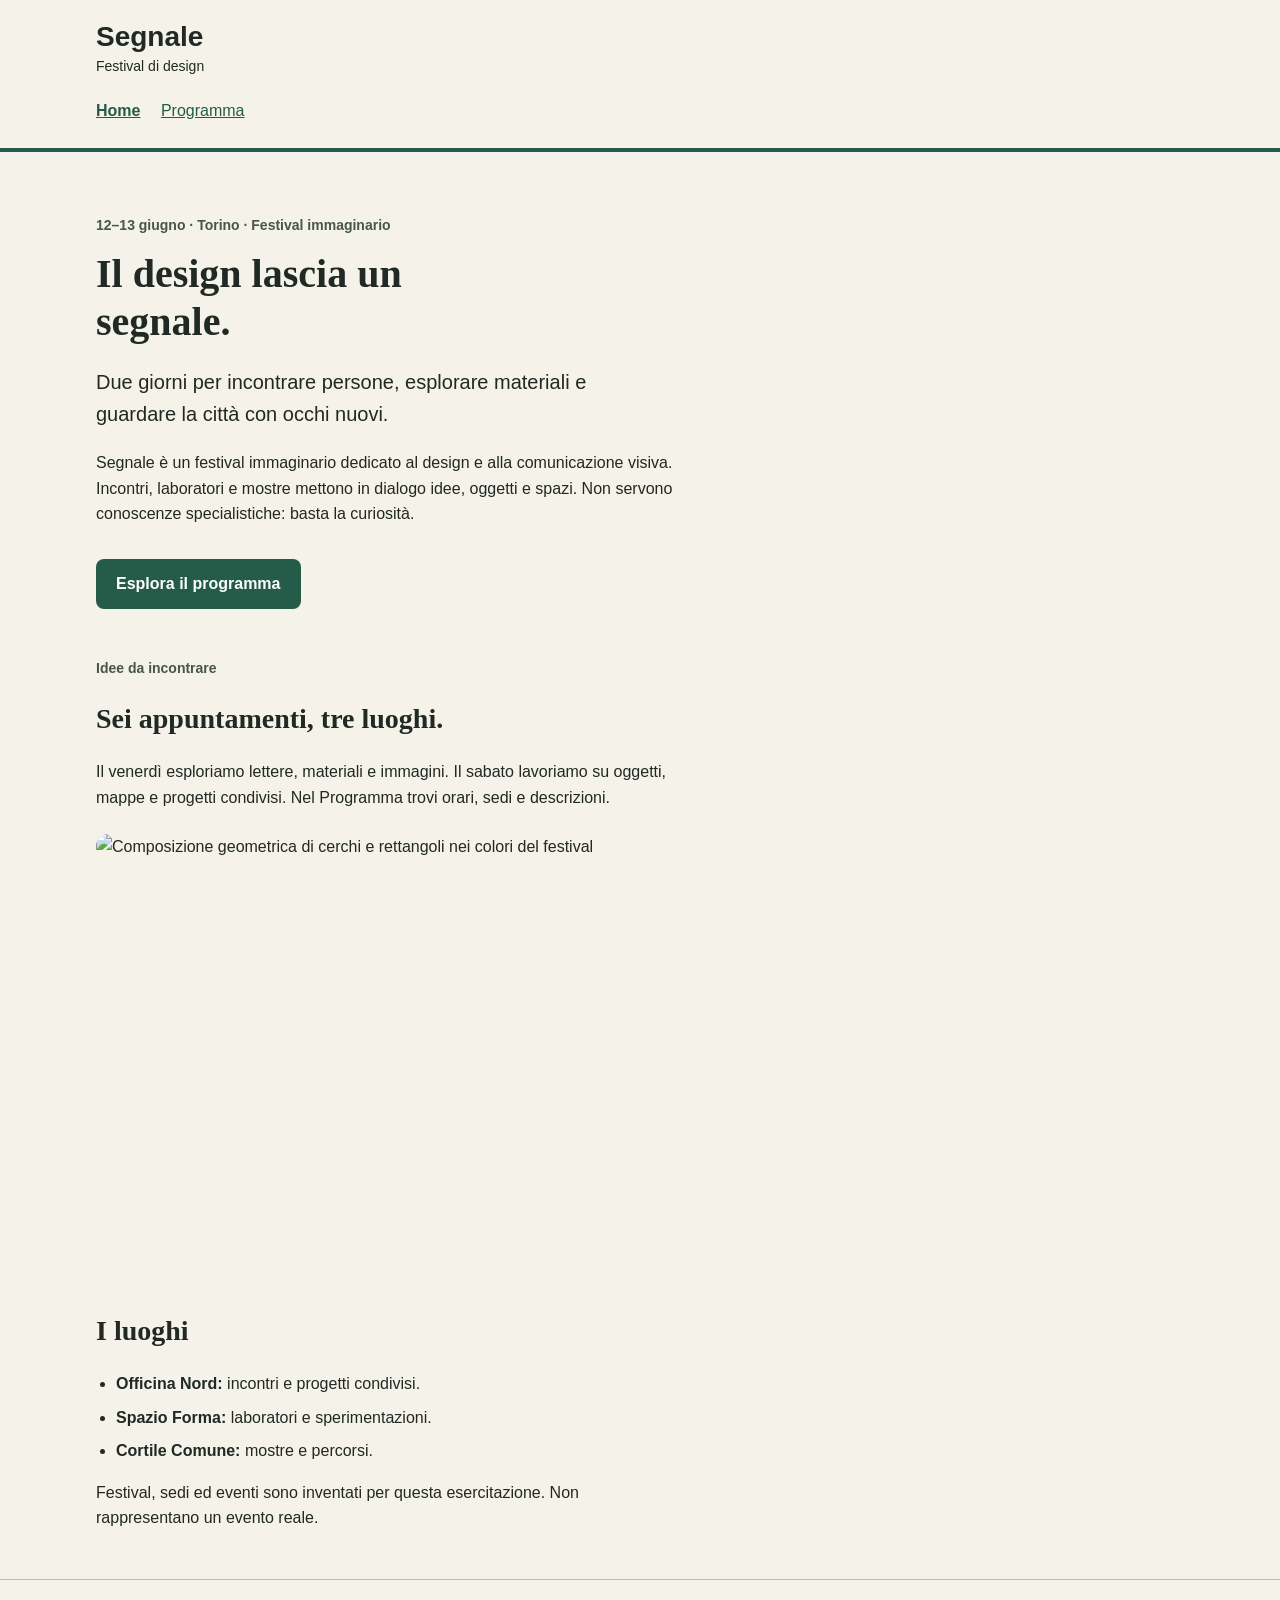
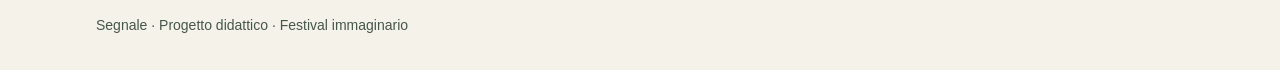
==== index.html @ ca5b740c "Add files via upload" ====
<!doctype html>
<html lang="it">
<head>
  <meta charset="utf-8">
  <meta name="viewport" content="width=device-width, initial-scale=1">
  <title>Segnale — Festival di design</title>
  <link rel="stylesheet" href="style.css">
</head>
<body>
  <a class="skip-link" href="#contenuto">Vai al contenuto</a>
  <header class="site-header">
    <div class="container">
      <a class="brand" href="index.html">Segnale<span>Festival di design</span></a>
      <nav aria-label="Navigazione principale">
        <a href="index.html" aria-current="page">Home</a>
        
        <a href="programma.html">Programma</a>
      </nav>
    </div>
  </header>

  <main id="contenuto" class="container">
    <section class="intro" aria-labelledby="titolo-home">
      <p class="eyebrow">12–13 giugno · Torino · Festival immaginario</p>
      <h1 id="titolo-home">Il design lascia un segnale.</h1>
      <p class="lead">Due giorni per incontrare persone, esplorare materiali e guardare la città con occhi nuovi.</p>
      <p class="reading-text">Segnale è un festival immaginario dedicato al design e alla comunicazione visiva. Incontri, laboratori e mostre mettono in dialogo idee, oggetti e spazi. Non servono conoscenze specialistiche: basta la curiosità.</p>

      <a class="button-link" href="programma.html">Esplora il programma</a>
    </section>

    <section class="content-section" aria-labelledby="titolo-festival">
      <p class="eyebrow">Idee da incontrare</p>
      <h2 id="titolo-festival">Sei appuntamenti, tre luoghi.</h2>
      <p class="reading-text">Il venerdì esploriamo lettere, materiali e immagini. Il sabato lavoriamo su oggetti, mappe e progetti condivisi. Nel Programma trovi orari, sedi e descrizioni.</p>
      <img class="festival-image" src="assets/festival.svg" alt="Composizione geometrica di cerchi e rettangoli nei colori del festival" width="1200" height="600">
    </section>

    <section class="content-section" aria-labelledby="titolo-luoghi">
      <h2 id="titolo-luoghi">I luoghi</h2>
      <ul class="venues">
        <li><strong>Officina Nord:</strong> incontri e progetti condivisi.</li>
        <li><strong>Spazio Forma:</strong> laboratori e sperimentazioni.</li>
        <li><strong>Cortile Comune:</strong> mostre e percorsi.</li>
      </ul>
      <p class="reading-text">Festival, sedi ed eventi sono inventati per questa esercitazione. Non rappresentano un evento reale.</p>
    </section>
  </main>

  <footer class="site-footer"><div class="container"><p>Segnale · Progetto didattico · Festival immaginario</p></div></footer>
</body>
</html>
---- style.css ----
:root {
  --colore-primario: #245c49;
  --colore-primario-scuro: #173f32;
  --colore-sfondo: #f5f2e9;
  --colore-testo: #202923;
  --font-testo: Arial, Helvetica, sans-serif;
  --font-titoli: Georgia, "Times New Roman", serif;
}

* {
  box-sizing: border-box;
}

body {
  margin: 0;
  background: var(--colore-sfondo);
  color: var(--colore-testo);
  font-family: var(--font-testo);
  font-size: 1rem;
  line-height: 1.6;
}

a {
  color: var(--colore-primario);
}

a:hover {
  text-decoration-thickness: 3px;
}

a:focus-visible {
  outline: 3px solid var(--colore-testo);
  outline-offset: 4px;
}

.container {
  width: 92%;
  max-width: 68rem;
  margin: 0 auto;
}

.site-header {
  padding: 1.25rem 0;
  border-bottom: 4px solid var(--colore-primario);
}

.brand {
  display: inline-block;
  color: var(--colore-testo);
  font-size: 1.75rem;
  font-weight: bold;
  line-height: 1.2;
  text-decoration: none;
}

.brand span {
  display: block;
  margin-top: 0.25rem;
  font-size: 0.875rem;
  font-weight: normal;
}

nav {
  margin-top: 1rem;
}

nav a {
  display: inline-block;
  margin-right: 1rem;
  padding: 0.25rem 0;
}

nav a[aria-current="page"] {
  font-weight: bold;
}

.intro {
  padding: 3rem 0 1rem;
}

.eyebrow,
.event-meta {
  color: #46564b;
  font-size: 0.875rem;
  font-weight: bold;
}

h1,
h2,
h3 {
  font-family: var(--font-titoli);
  line-height: 1.2;
}

h1 {
  max-width: 18ch;
  margin: 0.75rem 0 1.25rem;
  font-size: 2.5rem;
}

h2 {
  font-size: 1.75rem;
}

h3 {
  margin: 0.5rem 0 0.75rem;
  font-size: 1.375rem;
}

.lead {
  max-width: 48ch;
  font-size: 1.25rem;
}

.reading-text {
  max-width: 65ch;
}

.button-link {
  display: inline-block;
  margin-top: 1rem;
  padding: 0.75rem 1.25rem;
  border-radius: 0.5rem;
  background: var(--colore-primario);
  color: #ffffff;
  font-weight: bold;
  text-decoration: none;
}

.button-link:hover {
  background: var(--colore-primario-scuro);
}

.content-section {
  margin: 2rem 0 3rem;
}

.festival-image {
  display: block;
  width: 100%;
  max-width: 54rem;
  height: auto;
  margin-top: 1.5rem;
  border-radius: 0.75rem;
}

.venues {
  padding-left: 1.25rem;
}

.venues li {
  margin-bottom: 0.5rem;
}

.event-grid {
  display: grid;
  grid-template-columns: repeat(2, 1fr);
  gap: 2rem;
}


.event-card {
  margin-bottom: 1.5rem;
  overflow: hidden;
  border: 1px solid #b7c0b7;
  border-radius: 0.75rem;
  background: #ffffff;
}

.event-card img {
  display: block;
  width: 100%;
  height: auto;
}

.event-body {
  padding: 1.25rem;
}

.event-body p:last-child {
  margin-bottom: 0;
}

.event-place {
  color: #564646;
  font-size: 0.875rem;
}

.site-footer {
  padding: 1.25rem 0;
  border-top: 1px solid #b7c0b7;
  color: #46564b;
  font-size: 0.875rem;
}

.skip-link {
  position: absolute;
  top: -6rem;
  left: 1rem;
  padding: 0.75rem 1rem;
  background: #ffffff;
  color: var(--colore-testo);
}

.skip-link:focus {
  top: 1rem;
}

@media (max-width: 599px) {
  .event-grid {
    grid-template-columns: 1fr;
  }
}

@media (min-width: 1024px) {
  .event-grid {
    grid-template-columns: repeat(3, minmax(0, 1fr));
  }
}
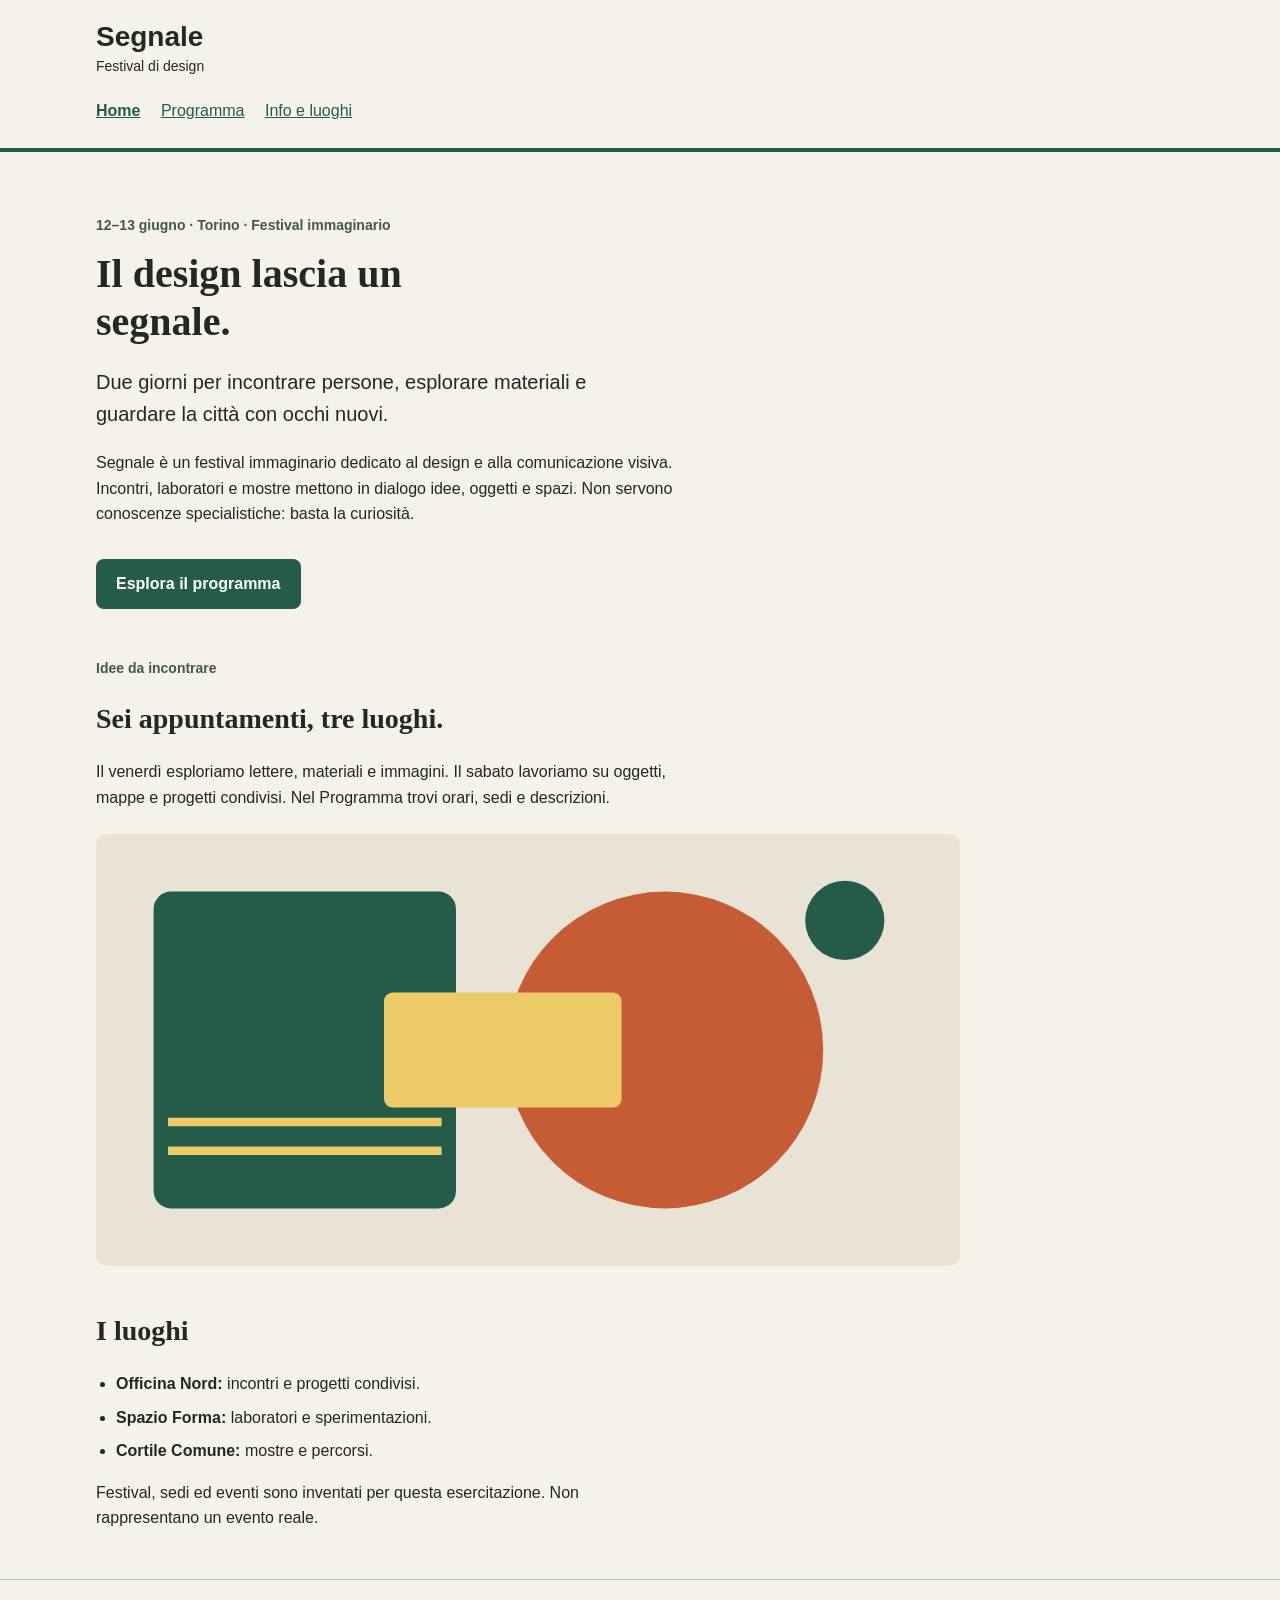
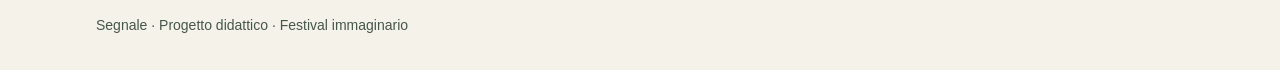
==== commit 2596917e: "Add files via upload" ====
--- a/index.html
+++ b/index.html
@@ -13,8 +13,8 @@
       <a class="brand" href="index.html">Segnale<span>Festival di design</span></a>
       <nav aria-label="Navigazione principale">
         <a href="index.html" aria-current="page">Home</a>
-        
         <a href="programma.html">Programma</a>
+           <a href="info.html">Info e luoghi</a>
       </nav>
     </div>
   </header>
--- a/style.css
+++ b/style.css
@@ -216,4 +216,180 @@
   .event-grid {
     grid-template-columns: repeat(3, minmax(0, 1fr));
   }
-}+}
+
+  h1 {
+    font-size: clamp(2rem, 9vw, 2.5rem);
+  }
+
+  .event-body,
+  .venue-card {
+    padding: 1.1rem;
+  }
+
+  /* Slider fotografico delle sedi: Swiper 14.4.0 */
+.venue-slider {
+  width: 100%;
+  max-width: 58rem;
+  margin-top: 1.5rem;
+}
+
+.venue-swiper {
+  width: 100%;
+  overflow: hidden;
+  border: 1px solid #b7c0b7;
+  border-radius: 0.75rem;
+  background: #ffffff;
+}
+
+.venue-slide {
+  min-width: 0;
+  margin: 0;
+  background: #ffffff;
+}
+
+.venue-slide img {
+  display: block;
+  width: 100%;
+  aspect-ratio: 16 / 9;
+  object-fit: cover;
+}
+
+.venue-slide figcaption {
+  padding: 1.25rem 1.5rem 1.5rem;
+}
+
+.venue-slide figcaption h3 {
+  margin-top: 0;
+}
+
+.venue-slide figcaption p {
+  max-width: 65ch;
+  margin-bottom: 0;
+}
+
+.venue-controls {
+  display: flex;
+  align-items: center;
+  justify-content: space-between;
+  gap: 1rem;
+  margin-top: 1rem;
+}
+
+.venue-button {
+  min-height: 2.75rem;
+  padding: 0.65rem 1rem;
+  border: 0;
+  border-radius: 0.5rem;
+  background: var(--colore-primario);
+  color: #ffffff;
+  font: inherit;
+  font-weight: bold;
+  cursor: pointer;
+}
+
+.venue-button:hover {
+  background: var(--colore-primario-scuro);
+}
+
+.venue-button:focus-visible {
+  outline: 3px solid var(--colore-testo);
+  outline-offset: 3px;
+}
+
+.venue-button:disabled {
+  opacity: 0.45;
+  cursor: not-allowed;
+}
+
+.venue-counter {
+  margin: 0;
+  color: var(--colore-testo);
+  font-size: 0.9rem;
+  font-weight: bold;
+  white-space: nowrap;
+}
+
+@media (max-width: 480px) {
+  .venue-slide figcaption {
+    padding: 1rem;
+  }
+
+  .venue-controls {
+    gap: 0.5rem;
+  }
+
+  .venue-button {
+    padding: 0.6rem 0.75rem;
+    font-size: 0.9rem;
+  }
+}
+
+/* Mappa uMap e indirizzi delle sedi. */
+.map-embed {
+  position: relative;
+  width: 100%;
+  height: clamp(320px, 55vw, 520px);
+  overflow: hidden;
+  border: 1px solid #b7c0b7;
+  border-radius: 0.75rem;
+  background: #ffffff;
+}
+
+.map-embed iframe {
+  display: block;
+  width: 100%;
+  height: 100%;
+  border: 0;
+}
+
+.map-fullscreen {
+  margin-top: 0.75rem;
+}
+
+.address-grid {
+  display: grid;
+  grid-template-columns: repeat(3, minmax(0, 1fr));
+  gap: 1.25rem;
+}
+
+.address-card {
+  min-width: 0;
+  padding: 1.25rem;
+  border: 1px solid #b7c0b7;
+  border-radius: 0.75rem;
+  background: #ffffff;
+}
+
+.address-card h3 {
+  margin-top: 0;
+}
+
+.address-card a,
+.photo-credits a {
+  overflow-wrap: anywhere;
+}
+
+.photo-credits ul {
+  padding-left: 1.25rem;
+}
+
+.photo-credits li {
+  margin-bottom: 0.5rem;
+}
+
+@media (max-width: 767px) {
+  .address-grid {
+    grid-template-columns: minmax(0, 1fr);
+  }
+
+  .map-embed {
+    height: 360px;
+  }
+}
+
+@media (min-width: 768px) and (max-width: 1023px) {
+  .address-grid {
+    grid-template-columns: repeat(2, minmax(0, 1fr));
+  }
+}
